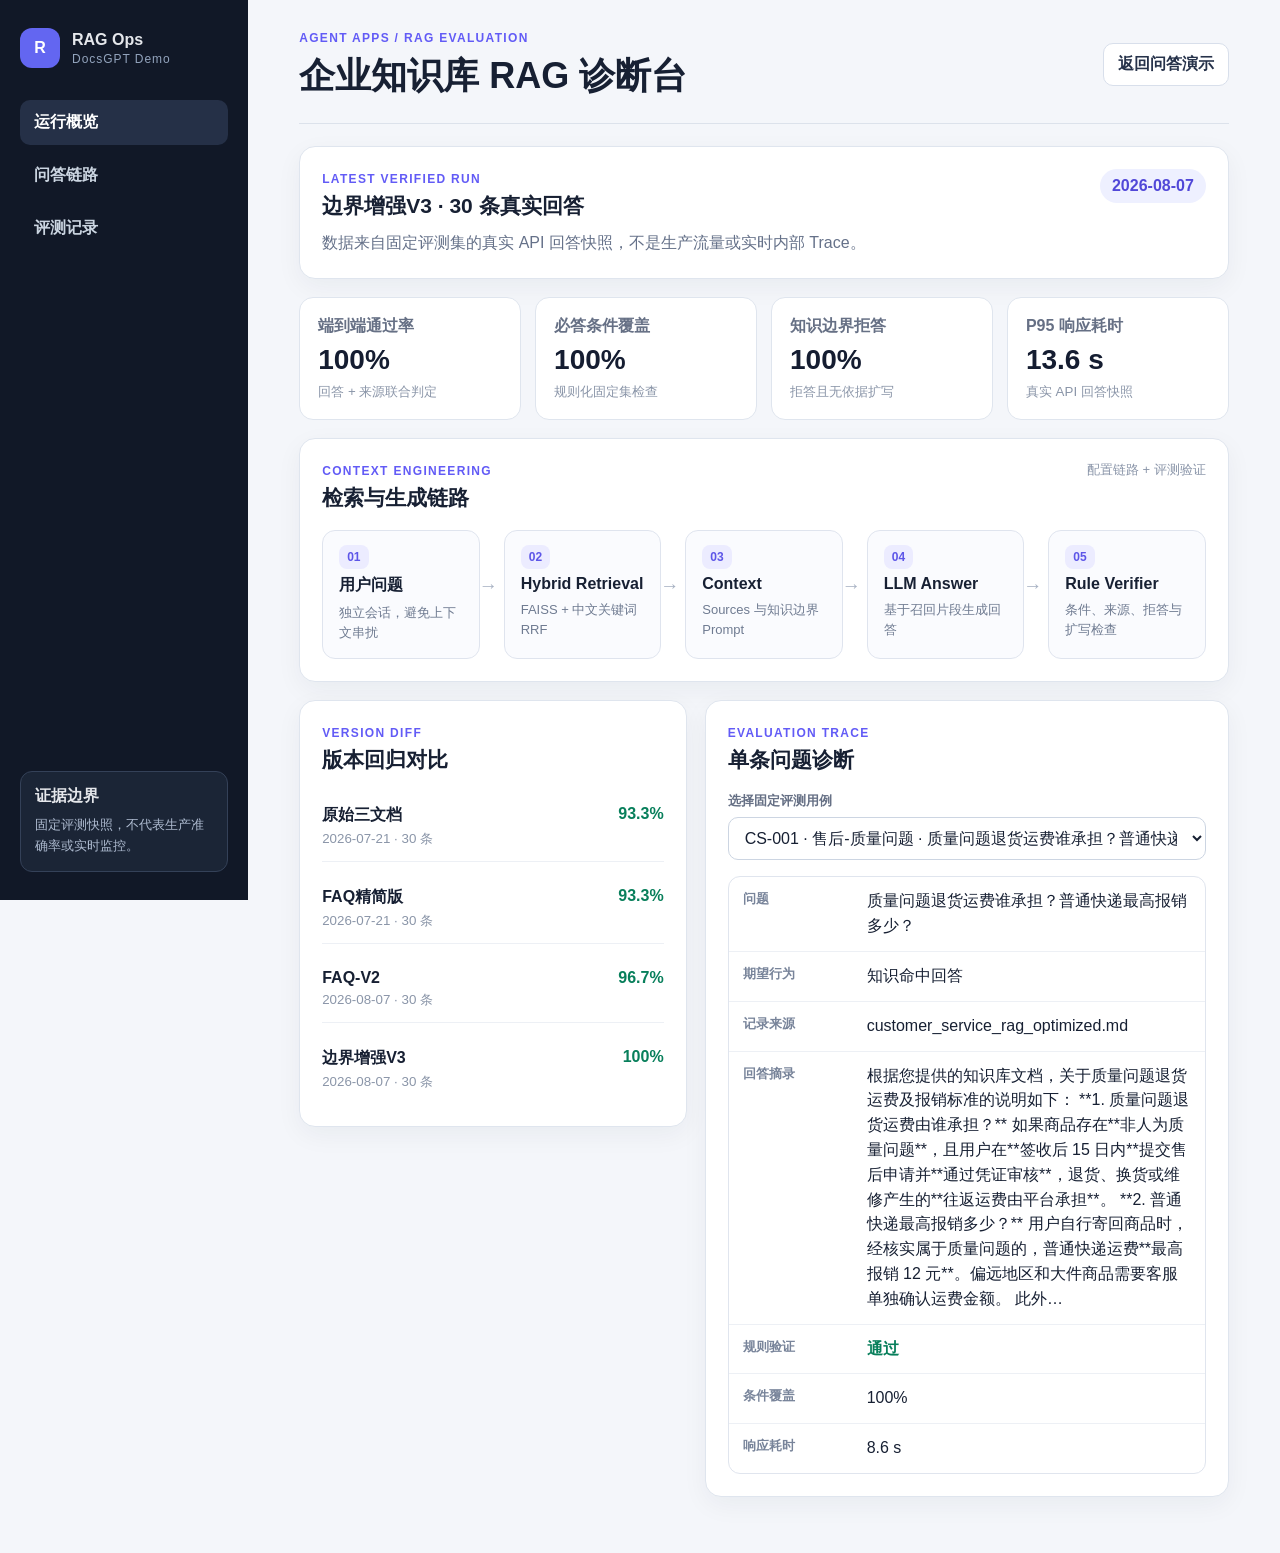
==== deployment/server/frontend/ops/index.html @ 29bb8601 "feat: add RAG evaluation observability console" ====
<!doctype html>
<html lang="zh-CN">
  <head>
    <meta charset="UTF-8" />
    <meta name="viewport" content="width=device-width, initial-scale=1.0" />
    <title>DocsGPT RAG 评测与链路诊断台</title>
    <link rel="stylesheet" href="./styles.css" />
  </head>
  <body>
    <aside class="sidebar">
      <div class="brand"><span>R</span><div><strong>RAG Ops</strong><small>DocsGPT Demo</small></div></div>
      <nav>
        <a class="active" href="#overview">运行概览</a>
        <a href="#pipeline">问答链路</a>
        <a href="#traces">评测记录</a>
      </nav>
      <div class="sidebar-note">
        <strong>证据边界</strong>
        <p>固定评测快照，不代表生产准确率或实时监控。</p>
      </div>
    </aside>

    <main>
      <header>
        <div><small>AGENT APPS / RAG EVALUATION</small><h1>企业知识库 RAG 诊断台</h1></div>
        <a class="demo-link" href="/">返回问答演示</a>
      </header>

      <section id="overview" class="panel hero">
        <div><span class="eyebrow">LATEST VERIFIED RUN</span><h2 id="run-title">正在载入评测数据…</h2><p id="run-notice"></p></div>
        <span id="run-date" class="date-pill">--</span>
      </section>

      <section class="metrics" aria-label="核心指标">
        <article><span>端到端通过率</span><strong id="metric-e2e">--</strong><small>回答 + 来源联合判定</small></article>
        <article><span>必答条件覆盖</span><strong id="metric-coverage">--</strong><small>规则化固定集检查</small></article>
        <article><span>知识边界拒答</span><strong id="metric-boundary">--</strong><small>拒答且无依据扩写</small></article>
        <article><span>P95 响应耗时</span><strong id="metric-p95">--</strong><small>真实 API 回答快照</small></article>
      </section>

      <section id="pipeline" class="panel">
        <div class="section-heading"><div><span class="eyebrow">CONTEXT ENGINEERING</span><h2>检索与生成链路</h2></div><span class="muted">配置链路 + 评测验证</span></div>
        <div id="pipeline-list" class="pipeline"></div>
      </section>

      <section class="grid">
        <article class="panel">
          <div class="section-heading"><div><span class="eyebrow">VERSION DIFF</span><h2>版本回归对比</h2></div></div>
          <div id="version-list" class="version-list"></div>
        </article>
        <article id="traces" class="panel">
          <div class="section-heading"><div><span class="eyebrow">EVALUATION TRACE</span><h2>单条问题诊断</h2></div></div>
          <label class="select-label" for="trace-select">选择固定评测用例</label>
          <select id="trace-select"></select>
          <div id="trace-detail" class="trace-detail"></div>
        </article>
      </section>
    </main>
    <script src="./app.js" defer></script>
  </body>
</html>
---- deployment/server/frontend/ops/styles.css ----
:root {
  color-scheme: light;
  font-family: Inter, "Segoe UI", "PingFang SC", "Microsoft YaHei", sans-serif;
  color: #172033;
  background: #f4f6fa;
  font-size: 16px;
}

* { box-sizing: border-box; }
html { scroll-behavior: smooth; }
body { margin: 0; min-height: 100vh; display: grid; grid-template-columns: 248px 1fr; }

.sidebar {
  position: sticky; top: 0; height: 100vh; padding: 28px 20px;
  background: #111827; color: #e5e7eb; display: flex; flex-direction: column; gap: 32px;
}
.brand { display: flex; align-items: center; gap: 12px; }
.brand > span { width: 40px; height: 40px; border-radius: 12px; display: grid; place-items: center; background: #6366f1; color: white; font-weight: 800; }
.brand div { display: grid; gap: 3px; }
.brand small { color: #93a4bd; font-size: 12px; letter-spacing: .08em; }
nav { display: grid; gap: 8px; }
nav a { color: #cbd5e1; text-decoration: none; padding: 12px 14px; border-radius: 10px; font-weight: 650; }
nav a:hover, nav a.active { color: white; background: #253047; }
.sidebar-note { margin-top: auto; border: 1px solid #344158; border-radius: 12px; padding: 14px; background: #1b2536; }
.sidebar-note p { color: #aebbd0; font-size: 13px; line-height: 1.6; margin: 8px 0 0; }

main { min-width: 0; padding: 28px clamp(20px, 4vw, 56px) 56px; }
header { display: flex; justify-content: space-between; align-items: center; border-bottom: 1px solid #dce2eb; padding-bottom: 22px; margin-bottom: 22px; }
header small, .eyebrow { color: #625bf6; font-size: 12px; font-weight: 800; letter-spacing: .11em; }
h1 { margin: 6px 0 0; font-size: clamp(26px, 3vw, 36px); }
h2 { margin: 5px 0 0; font-size: 21px; }
.demo-link { color: #26324a; background: white; border: 1px solid #d8dfeb; padding: 10px 14px; border-radius: 10px; text-decoration: none; font-weight: 700; }

.panel { background: white; border: 1px solid #dfe5ee; border-radius: 16px; padding: 22px; box-shadow: 0 8px 26px rgba(29, 42, 68, .05); }
.hero { display: flex; justify-content: space-between; gap: 24px; align-items: flex-start; }
.hero p { margin: 10px 0 0; color: #657189; line-height: 1.65; }
.date-pill { white-space: nowrap; border-radius: 999px; background: #eef0ff; color: #5148d8; padding: 8px 12px; font-weight: 750; }
.metrics { display: grid; grid-template-columns: repeat(4, 1fr); gap: 14px; margin: 18px 0; }
.metrics article { background: white; border: 1px solid #dfe5ee; border-radius: 14px; padding: 18px; display: grid; gap: 7px; }
.metrics span { color: #667085; font-weight: 650; }
.metrics strong { font-size: 28px; color: #151d31; }
.metrics small { color: #8a95a8; }
.section-heading { display: flex; justify-content: space-between; align-items: flex-start; margin-bottom: 18px; }
.muted { color: #8994a8; font-size: 13px; }

.pipeline { display: grid; grid-template-columns: repeat(5, minmax(0, 1fr)); gap: 24px; }
.pipeline-step { position: relative; border: 1px solid #dfe4ee; border-radius: 13px; padding: 16px; background: #fafbfe; min-height: 118px; }
.pipeline-step:not(:last-child)::after { content: "→"; position: absolute; right: -19px; top: 44px; color: #a8b2c3; font-size: 19px; }
.pipeline-step b { display: block; font-size: 16px; margin: 10px 0 7px; }
.pipeline-step p { margin: 0; color: #6f7b91; font-size: 13px; line-height: 1.5; }
.step-index { color: #5d56e8; background: #ececff; border-radius: 8px; padding: 5px 8px; font-size: 12px; font-weight: 800; }

.grid { display: grid; grid-template-columns: minmax(360px, .85fr) minmax(480px, 1.15fr); gap: 18px; margin-top: 18px; align-items: start; }
.version-list { display: grid; gap: 12px; }
.version-row { display: grid; grid-template-columns: 1fr auto; gap: 14px; padding: 13px 0; border-bottom: 1px solid #edf0f5; }
.version-row:last-child { border-bottom: 0; }
.version-row small { color: #8a95a8; display: block; margin-top: 4px; }
.version-score { color: #087f5b; font-weight: 800; }
.select-label { display: block; color: #667085; font-size: 13px; font-weight: 700; margin-bottom: 7px; }
select { width: 100%; border: 1px solid #ccd5e2; border-radius: 10px; padding: 11px 12px; background: white; color: #172033; font: inherit; }
.trace-detail { margin-top: 16px; border: 1px solid #e0e5ee; border-radius: 12px; overflow: hidden; }
.trace-line { display: grid; grid-template-columns: 112px 1fr; gap: 12px; padding: 12px 14px; border-bottom: 1px solid #edf0f5; line-height: 1.55; }
.trace-line:last-child { border-bottom: 0; }
.trace-line span:first-child { color: #78849a; font-size: 13px; font-weight: 700; }
.status-pass { color: #087f5b; font-weight: 800; }
.status-fail { color: #c2413b; font-weight: 800; }

@media (max-width: 1050px) {
  body { grid-template-columns: 1fr; }
  .sidebar { position: static; height: auto; padding: 18px 22px; flex-direction: row; align-items: center; }
  .sidebar nav { display: none; }
  .sidebar-note { margin: 0 0 0 auto; max-width: 300px; }
  .metrics { grid-template-columns: repeat(2, 1fr); }
  .pipeline { grid-template-columns: 1fr; gap: 10px; }
  .pipeline-step:not(:last-child)::after { display: none; }
  .grid { grid-template-columns: 1fr; }
}

@media (max-width: 640px) {
  .sidebar-note { display: none; }
  main { padding: 20px 14px 36px; }
  header { align-items: flex-start; gap: 14px; }
  .demo-link { font-size: 13px; }
  .hero { display: grid; }
  .metrics { grid-template-columns: 1fr; }
  .trace-line { grid-template-columns: 1fr; gap: 4px; }
}
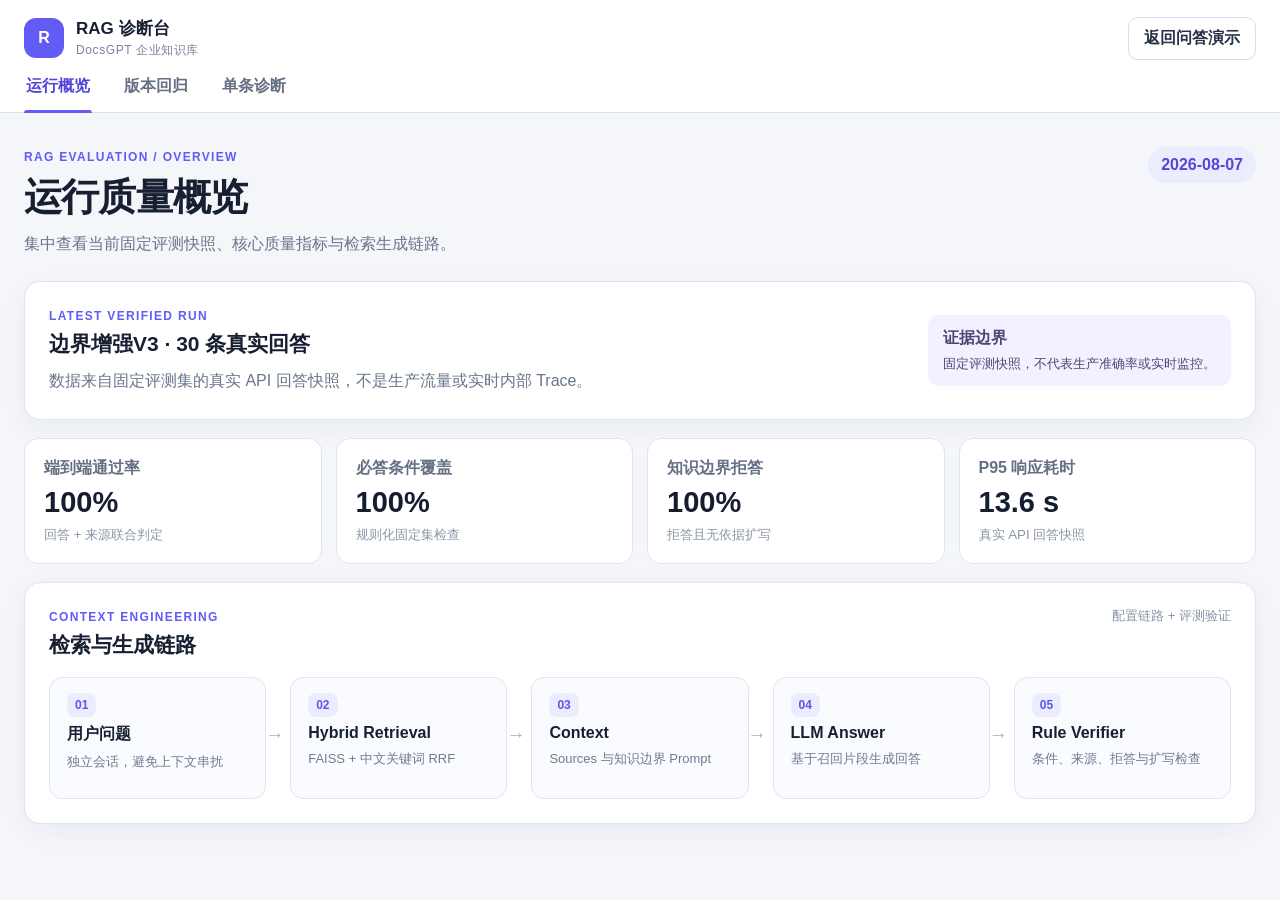
==== commit bac171a0: "fix: separate RAG ops views and remove sidebar" ====
--- a/deployment/server/frontend/ops/index.html
+++ b/deployment/server/frontend/ops/index.html
@@ -7,51 +7,53 @@
     <link rel="stylesheet" href="./styles.css" />
   </head>
   <body>
-    <aside class="sidebar">
-      <div class="brand"><span>R</span><div><strong>RAG Ops</strong><small>DocsGPT Demo</small></div></div>
-      <nav>
-        <a class="active" href="#overview">运行概览</a>
-        <a href="#pipeline">问答链路</a>
-        <a href="#traces">评测记录</a>
+    <header class="topbar">
+      <div class="topbar-main">
+        <div class="brand"><span class="brand-mark">R</span><div><strong>RAG 诊断台</strong><small>DocsGPT 企业知识库</small></div></div>
+        <a class="demo-link" href="/">返回问答演示</a>
+      </div>
+      <nav class="view-tabs" aria-label="诊断台模块">
+        <button class="view-tab active" type="button" data-view-target="overview" aria-selected="true">运行概览</button>
+        <button class="view-tab" type="button" data-view-target="versions" aria-selected="false">版本回归</button>
+        <button class="view-tab" type="button" data-view-target="traces" aria-selected="false">单条诊断</button>
       </nav>
-      <div class="sidebar-note">
-        <strong>证据边界</strong>
-        <p>固定评测快照，不代表生产准确率或实时监控。</p>
-      </div>
-    </aside>
+    </header>
 
     <main>
-      <header>
-        <div><small>AGENT APPS / RAG EVALUATION</small><h1>企业知识库 RAG 诊断台</h1></div>
-        <a class="demo-link" href="/">返回问答演示</a>
-      </header>
-
-      <section id="overview" class="panel hero">
-        <div><span class="eyebrow">LATEST VERIFIED RUN</span><h2 id="run-title">正在载入评测数据…</h2><p id="run-notice"></p></div>
-        <span id="run-date" class="date-pill">--</span>
+      <section class="view active" data-view="overview">
+        <div class="page-heading">
+          <div><span class="eyebrow">RAG EVALUATION / OVERVIEW</span><h1>运行质量概览</h1><p>集中查看当前固定评测快照、核心质量指标与检索生成链路。</p></div>
+          <span id="run-date" class="date-pill">--</span>
+        </div>
+        <article class="panel run-summary">
+          <div><span class="eyebrow">LATEST VERIFIED RUN</span><h2 id="run-title">正在载入评测数据…</h2><p id="run-notice"></p></div>
+          <div class="evidence-note"><strong>证据边界</strong><span>固定评测快照，不代表生产准确率或实时监控。</span></div>
+        </article>
+        <section class="metrics" aria-label="核心指标">
+          <article><span>端到端通过率</span><strong id="metric-e2e">--</strong><small>回答 + 来源联合判定</small></article>
+          <article><span>必答条件覆盖</span><strong id="metric-coverage">--</strong><small>规则化固定集检查</small></article>
+          <article><span>知识边界拒答</span><strong id="metric-boundary">--</strong><small>拒答且无依据扩写</small></article>
+          <article><span>P95 响应耗时</span><strong id="metric-p95">--</strong><small>真实 API 回答快照</small></article>
+        </section>
+        <article class="panel">
+          <div class="section-heading"><div><span class="eyebrow">CONTEXT ENGINEERING</span><h2>检索与生成链路</h2></div><span class="muted">配置链路 + 评测验证</span></div>
+          <div id="pipeline-list" class="pipeline"></div>
+        </article>
       </section>
 
-      <section class="metrics" aria-label="核心指标">
-        <article><span>端到端通过率</span><strong id="metric-e2e">--</strong><small>回答 + 来源联合判定</small></article>
-        <article><span>必答条件覆盖</span><strong id="metric-coverage">--</strong><small>规则化固定集检查</small></article>
-        <article><span>知识边界拒答</span><strong id="metric-boundary">--</strong><small>拒答且无依据扩写</small></article>
-        <article><span>P95 响应耗时</span><strong id="metric-p95">--</strong><small>真实 API 回答快照</small></article>
+      <section class="view" data-view="versions" hidden>
+        <div class="page-heading"><div><span class="eyebrow">VERSION REGRESSION</span><h1>版本回归对比</h1><p>使用同一组30条固定用例，观察知识库与边界规则迭代后的指标变化。</p></div></div>
+        <article class="panel comparison-panel">
+          <div class="comparison-head"><span>评测版本</span><span>端到端</span><span>条件覆盖</span><span>来源命中</span><span>边界拒答</span></div>
+          <div id="version-list" class="version-list"></div>
+        </article>
+        <p class="footnote">所有比例仅代表对应固定评测快照；不同版本均提交30条真实API回答。</p>
       </section>
 
-      <section id="pipeline" class="panel">
-        <div class="section-heading"><div><span class="eyebrow">CONTEXT ENGINEERING</span><h2>检索与生成链路</h2></div><span class="muted">配置链路 + 评测验证</span></div>
-        <div id="pipeline-list" class="pipeline"></div>
-      </section>
-
-      <section class="grid">
-        <article class="panel">
-          <div class="section-heading"><div><span class="eyebrow">VERSION DIFF</span><h2>版本回归对比</h2></div></div>
-          <div id="version-list" class="version-list"></div>
-        </article>
-        <article id="traces" class="panel">
-          <div class="section-heading"><div><span class="eyebrow">EVALUATION TRACE</span><h2>单条问题诊断</h2></div></div>
-          <label class="select-label" for="trace-select">选择固定评测用例</label>
-          <select id="trace-select"></select>
+      <section class="view" data-view="traces" hidden>
+        <div class="page-heading"><div><span class="eyebrow">EVALUATION TRACE</span><h1>单条问题诊断</h1><p>沿“问题 - 来源 - 回答 - 规则判定”检查单条用例，不将页面记录解释为底层实时Trace。</p></div></div>
+        <article class="panel trace-panel">
+          <div class="trace-picker"><label for="trace-select">选择固定评测用例</label><select id="trace-select"></select></div>
           <div id="trace-detail" class="trace-detail"></div>
         </article>
       </section>
--- a/deployment/server/frontend/ops/styles.css
+++ b/deployment/server/frontend/ops/styles.css
@@ -1,87 +1,94 @@
-:root {
-  color-scheme: light;
-  font-family: Inter, "Segoe UI", "PingFang SC", "Microsoft YaHei", sans-serif;
-  color: #172033;
-  background: #f4f6fa;
-  font-size: 16px;
-}
-
+:root { color-scheme: light; font-family: Inter, "Segoe UI", "PingFang SC", "Microsoft YaHei", sans-serif; color: #172033; background: #f4f6fa; font-size: 16px; }
 * { box-sizing: border-box; }
 html { scroll-behavior: smooth; }
-body { margin: 0; min-height: 100vh; display: grid; grid-template-columns: 248px 1fr; }
-
-.sidebar {
-  position: sticky; top: 0; height: 100vh; padding: 28px 20px;
-  background: #111827; color: #e5e7eb; display: flex; flex-direction: column; gap: 32px;
-}
+body { margin: 0; min-height: 100vh; background: #f4f6fa; }
+button, select { font: inherit; }
+.topbar { position: sticky; top: 0; z-index: 10; background: rgba(255, 255, 255, .96); border-bottom: 1px solid #dce2eb; backdrop-filter: blur(14px); }
+.topbar-main, .view-tabs, main { width: min(1480px, calc(100% - 48px)); margin-inline: auto; }
+.topbar-main { min-height: 76px; display: flex; align-items: center; justify-content: space-between; gap: 24px; }
 .brand { display: flex; align-items: center; gap: 12px; }
-.brand > span { width: 40px; height: 40px; border-radius: 12px; display: grid; place-items: center; background: #6366f1; color: white; font-weight: 800; }
-.brand div { display: grid; gap: 3px; }
-.brand small { color: #93a4bd; font-size: 12px; letter-spacing: .08em; }
-nav { display: grid; gap: 8px; }
-nav a { color: #cbd5e1; text-decoration: none; padding: 12px 14px; border-radius: 10px; font-weight: 650; }
-nav a:hover, nav a.active { color: white; background: #253047; }
-.sidebar-note { margin-top: auto; border: 1px solid #344158; border-radius: 12px; padding: 14px; background: #1b2536; }
-.sidebar-note p { color: #aebbd0; font-size: 13px; line-height: 1.6; margin: 8px 0 0; }
-
-main { min-width: 0; padding: 28px clamp(20px, 4vw, 56px) 56px; }
-header { display: flex; justify-content: space-between; align-items: center; border-bottom: 1px solid #dce2eb; padding-bottom: 22px; margin-bottom: 22px; }
-header small, .eyebrow { color: #625bf6; font-size: 12px; font-weight: 800; letter-spacing: .11em; }
-h1 { margin: 6px 0 0; font-size: clamp(26px, 3vw, 36px); }
-h2 { margin: 5px 0 0; font-size: 21px; }
-.demo-link { color: #26324a; background: white; border: 1px solid #d8dfeb; padding: 10px 14px; border-radius: 10px; text-decoration: none; font-weight: 700; }
-
-.panel { background: white; border: 1px solid #dfe5ee; border-radius: 16px; padding: 22px; box-shadow: 0 8px 26px rgba(29, 42, 68, .05); }
-.hero { display: flex; justify-content: space-between; gap: 24px; align-items: flex-start; }
-.hero p { margin: 10px 0 0; color: #657189; line-height: 1.65; }
-.date-pill { white-space: nowrap; border-radius: 999px; background: #eef0ff; color: #5148d8; padding: 8px 12px; font-weight: 750; }
+.brand-mark { width: 40px; height: 40px; border-radius: 12px; display: grid; place-items: center; background: #625bf6; color: white; font-weight: 850; }
+.brand div { display: grid; gap: 2px; }
+.brand strong { font-size: 17px; }
+.brand small { color: #778399; font-size: 12px; letter-spacing: .05em; }
+.demo-link { color: #26324a; background: white; border: 1px solid #d5dde9; padding: 10px 15px; border-radius: 10px; text-decoration: none; font-weight: 750; }
+.demo-link:hover { border-color: #8c8bf1; color: #4f46d8; }
+.view-tabs { display: flex; gap: 30px; }
+.view-tab { position: relative; border: 0; background: transparent; color: #667085; padding: 0 2px 15px; cursor: pointer; font-weight: 750; }
+.view-tab::after { content: ""; position: absolute; left: 0; right: 0; bottom: -1px; height: 3px; border-radius: 3px 3px 0 0; background: transparent; }
+.view-tab:hover { color: #3f3aaf; }
+.view-tab.active { color: #4f46d8; }
+.view-tab.active::after { background: #625bf6; }
+main { padding-block: 34px 64px; }
+.view[hidden] { display: none; }
+.page-heading { display: flex; align-items: flex-start; justify-content: space-between; gap: 24px; margin-bottom: 24px; }
+.eyebrow { color: #625bf6; font-size: 12px; font-weight: 850; letter-spacing: .11em; }
+h1 { margin: 7px 0 8px; font-size: clamp(27px, 3vw, 38px); letter-spacing: -.02em; }
+h2 { margin: 6px 0 0; font-size: 21px; }
+.page-heading p, .run-summary p { color: #68758b; line-height: 1.65; margin: 0; }
+.date-pill { white-space: nowrap; border-radius: 999px; background: #ececff; color: #5148d8; padding: 9px 13px; font-weight: 800; }
+.panel { background: white; border: 1px solid #dfe5ee; border-radius: 16px; padding: 24px; box-shadow: 0 8px 26px rgba(29, 42, 68, .05); }
+.run-summary { display: flex; justify-content: space-between; align-items: center; gap: 28px; }
+.run-summary p { margin-top: 10px; }
+.evidence-note { max-width: 350px; display: grid; gap: 5px; padding: 13px 15px; border-radius: 11px; background: #f3f1ff; color: #4b4777; }
+.evidence-note span { font-size: 13px; line-height: 1.5; }
 .metrics { display: grid; grid-template-columns: repeat(4, 1fr); gap: 14px; margin: 18px 0; }
-.metrics article { background: white; border: 1px solid #dfe5ee; border-radius: 14px; padding: 18px; display: grid; gap: 7px; }
-.metrics span { color: #667085; font-weight: 650; }
-.metrics strong { font-size: 28px; color: #151d31; }
+.metrics article { background: white; border: 1px solid #dfe5ee; border-radius: 14px; padding: 19px; display: grid; gap: 7px; }
+.metrics span { color: #667085; font-weight: 700; }
+.metrics strong { font-size: 29px; color: #151d31; }
 .metrics small { color: #8a95a8; }
 .section-heading { display: flex; justify-content: space-between; align-items: flex-start; margin-bottom: 18px; }
 .muted { color: #8994a8; font-size: 13px; }
-
 .pipeline { display: grid; grid-template-columns: repeat(5, minmax(0, 1fr)); gap: 24px; }
-.pipeline-step { position: relative; border: 1px solid #dfe4ee; border-radius: 13px; padding: 16px; background: #fafbfe; min-height: 118px; }
-.pipeline-step:not(:last-child)::after { content: "→"; position: absolute; right: -19px; top: 44px; color: #a8b2c3; font-size: 19px; }
-.pipeline-step b { display: block; font-size: 16px; margin: 10px 0 7px; }
+.pipeline-step { position: relative; border: 1px solid #dfe4ee; border-radius: 13px; padding: 17px; background: #fafbfe; min-height: 122px; }
+.pipeline-step:not(:last-child)::after { content: "→"; position: absolute; right: -19px; top: 46px; color: #a8b2c3; font-size: 19px; }
+.pipeline-step b { display: block; font-size: 16px; margin: 11px 0 7px; }
 .pipeline-step p { margin: 0; color: #6f7b91; font-size: 13px; line-height: 1.5; }
-.step-index { color: #5d56e8; background: #ececff; border-radius: 8px; padding: 5px 8px; font-size: 12px; font-weight: 800; }
-
-.grid { display: grid; grid-template-columns: minmax(360px, .85fr) minmax(480px, 1.15fr); gap: 18px; margin-top: 18px; align-items: start; }
-.version-list { display: grid; gap: 12px; }
-.version-row { display: grid; grid-template-columns: 1fr auto; gap: 14px; padding: 13px 0; border-bottom: 1px solid #edf0f5; }
+.step-index { color: #5d56e8; background: #ececff; border-radius: 8px; padding: 5px 8px; font-size: 12px; font-weight: 850; }
+.comparison-panel { padding: 8px 24px; overflow: hidden; }
+.comparison-head, .version-row { display: grid; grid-template-columns: minmax(240px, 1.5fr) repeat(4, minmax(110px, .7fr)); align-items: center; gap: 18px; }
+.comparison-head { color: #8590a4; font-size: 13px; font-weight: 750; padding: 16px 12px; border-bottom: 1px solid #e7ebf1; }
+.version-row { padding: 19px 12px; border-bottom: 1px solid #edf0f5; }
 .version-row:last-child { border-bottom: 0; }
-.version-row small { color: #8a95a8; display: block; margin-top: 4px; }
-.version-score { color: #087f5b; font-weight: 800; }
-.select-label { display: block; color: #667085; font-size: 13px; font-weight: 700; margin-bottom: 7px; }
-select { width: 100%; border: 1px solid #ccd5e2; border-radius: 10px; padding: 11px 12px; background: white; color: #172033; font: inherit; }
-.trace-detail { margin-top: 16px; border: 1px solid #e0e5ee; border-radius: 12px; overflow: hidden; }
-.trace-line { display: grid; grid-template-columns: 112px 1fr; gap: 12px; padding: 12px 14px; border-bottom: 1px solid #edf0f5; line-height: 1.55; }
-.trace-line:last-child { border-bottom: 0; }
-.trace-line span:first-child { color: #78849a; font-size: 13px; font-weight: 700; }
-.status-pass { color: #087f5b; font-weight: 800; }
-.status-fail { color: #c2413b; font-weight: 800; }
-
+.version-name strong { font-size: 16px; }
+.version-name small { color: #8a95a8; display: block; margin-top: 5px; }
+.version-score { color: #243047; font-weight: 800; }
+.version-score.primary { color: #087f5b; font-size: 18px; }
+.footnote { color: #7f8ba0; font-size: 13px; text-align: right; margin: 12px 4px 0; }
+.trace-panel { display: grid; gap: 20px; }
+.trace-picker { display: grid; gap: 8px; }
+.trace-picker label { color: #667085; font-size: 13px; font-weight: 750; }
+select { width: 100%; border: 1px solid #ccd5e2; border-radius: 11px; padding: 12px 14px; background: white; color: #172033; }
+.trace-detail { display: grid; grid-template-columns: repeat(4, 1fr); gap: 14px; }
+.trace-card { border: 1px solid #e0e5ee; border-radius: 13px; padding: 17px; background: #fafbfe; min-height: 138px; }
+.trace-card.wide { grid-column: span 2; }
+.trace-card span:first-child { display: block; color: #78849a; font-size: 12px; font-weight: 800; letter-spacing: .05em; margin-bottom: 10px; }
+.trace-card span:last-child { line-height: 1.6; overflow-wrap: anywhere; }
+.status-pass { color: #087f5b; font-weight: 850; }
+.status-fail { color: #c2413b; font-weight: 850; }
 @media (max-width: 1050px) {
-  body { grid-template-columns: 1fr; }
-  .sidebar { position: static; height: auto; padding: 18px 22px; flex-direction: row; align-items: center; }
-  .sidebar nav { display: none; }
-  .sidebar-note { margin: 0 0 0 auto; max-width: 300px; }
+  .topbar-main, .view-tabs, main { width: min(100% - 32px, 900px); }
   .metrics { grid-template-columns: repeat(2, 1fr); }
   .pipeline { grid-template-columns: 1fr; gap: 10px; }
   .pipeline-step:not(:last-child)::after { display: none; }
-  .grid { grid-template-columns: 1fr; }
+  .comparison-head { display: none; }
+  .comparison-panel { padding: 4px 20px; }
+  .version-row { grid-template-columns: 1.5fr repeat(2, .7fr); }
+  .version-row > :nth-child(4), .version-row > :nth-child(5) { display: none; }
+  .trace-detail { grid-template-columns: repeat(2, 1fr); }
 }
-
 @media (max-width: 640px) {
-  .sidebar-note { display: none; }
-  main { padding: 20px 14px 36px; }
-  header { align-items: flex-start; gap: 14px; }
-  .demo-link { font-size: 13px; }
-  .hero { display: grid; }
+  .topbar-main, .view-tabs, main { width: calc(100% - 28px); }
+  .topbar-main { min-height: 68px; }
+  .brand small { display: none; }
+  .view-tabs { gap: 22px; overflow-x: auto; }
+  .view-tab { white-space: nowrap; }
+  main { padding-block: 25px 40px; }
+  .page-heading, .run-summary { display: grid; }
+  .evidence-note { max-width: none; }
   .metrics { grid-template-columns: 1fr; }
-  .trace-line { grid-template-columns: 1fr; gap: 4px; }
+  .version-row { grid-template-columns: 1fr auto; }
+  .version-row > :nth-child(n+3) { display: none; }
+  .trace-detail { grid-template-columns: 1fr; }
+  .trace-card.wide { grid-column: span 1; }
 }
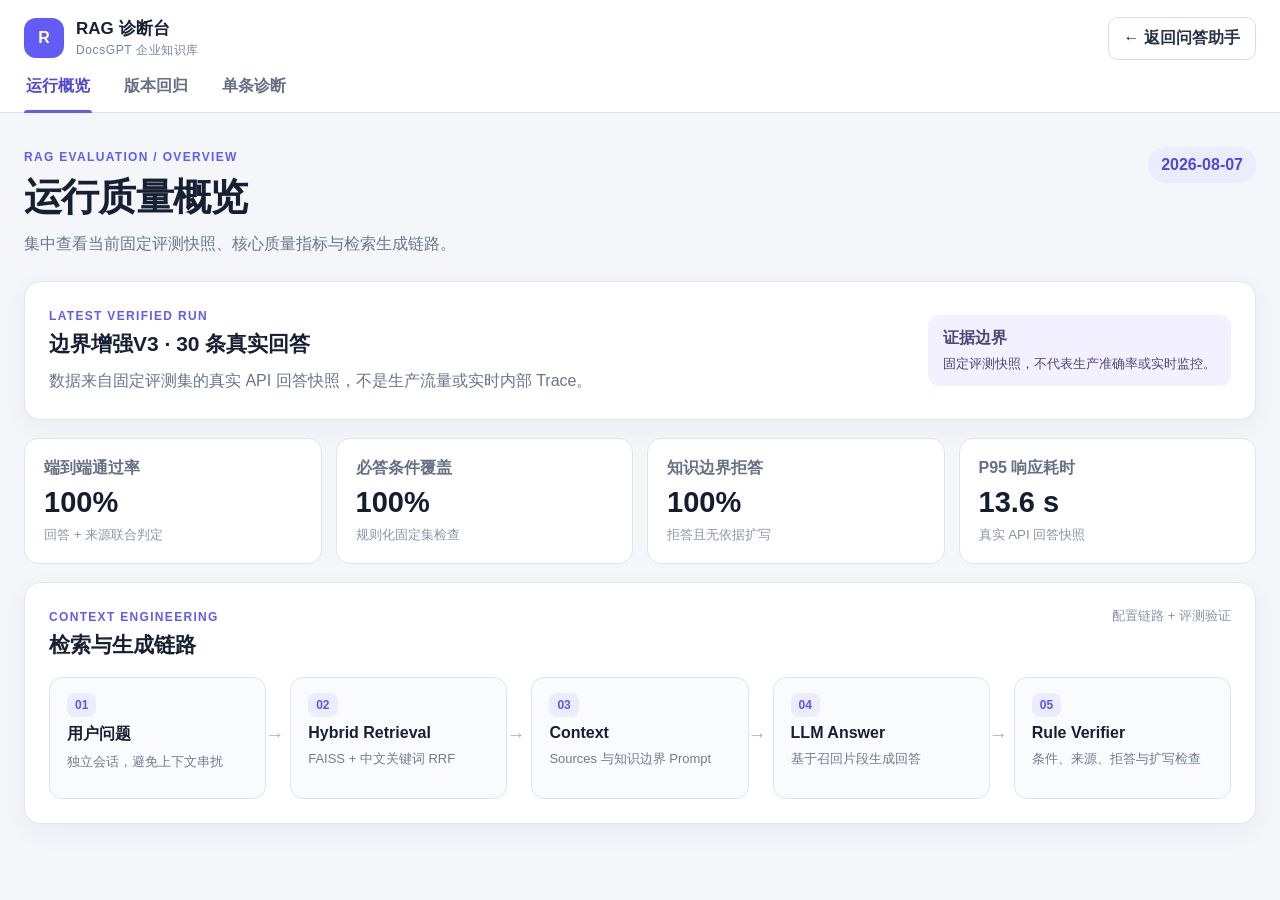
==== commit cb846121: "feat: connect RAG demo and evaluation console" ====
--- a/deployment/server/frontend/ops/index.html
+++ b/deployment/server/frontend/ops/index.html
@@ -10,7 +10,7 @@
     <header class="topbar">
       <div class="topbar-main">
         <div class="brand"><span class="brand-mark">R</span><div><strong>RAG 诊断台</strong><small>DocsGPT 企业知识库</small></div></div>
-        <a class="demo-link" href="/">返回问答演示</a>
+        <a class="demo-link" href="/demo">← 返回问答助手</a>
       </div>
       <nav class="view-tabs" aria-label="诊断台模块">
         <button class="view-tab active" type="button" data-view-target="overview" aria-selected="true">运行概览</button>
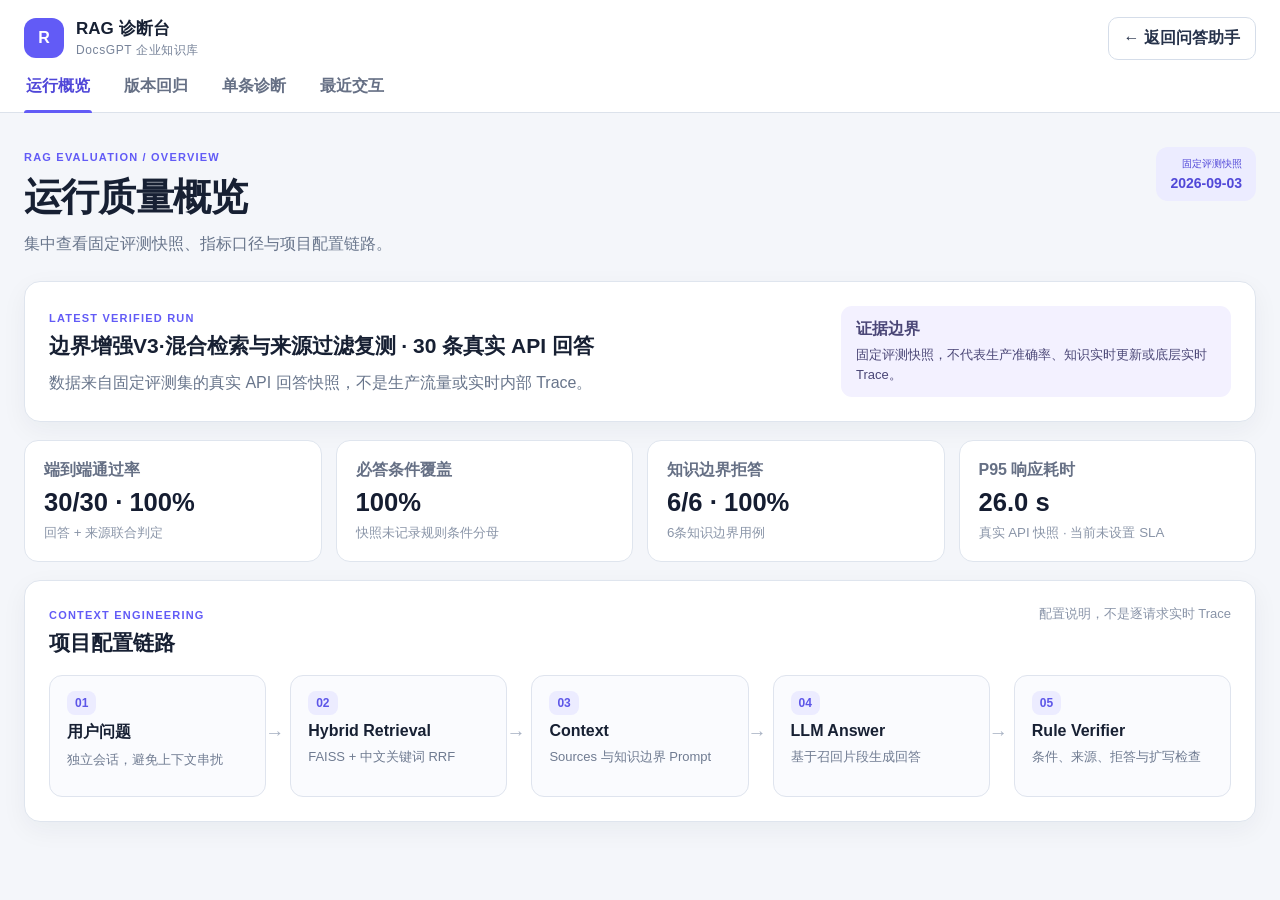
==== commit 6894fda4: "feat: ship secure DocsGPT RAG demo and evaluation UI" ====
--- a/deployment/server/frontend/ops/index.html
+++ b/deployment/server/frontend/ops/index.html
@@ -4,60 +4,103 @@
     <meta charset="UTF-8" />
     <meta name="viewport" content="width=device-width, initial-scale=1.0" />
     <title>DocsGPT RAG 评测与链路诊断台</title>
-    <link rel="stylesheet" href="./styles.css" />
+    <link rel="stylesheet" href="./styles.css?v=rag-ui-v3" />
   </head>
   <body>
     <header class="topbar">
       <div class="topbar-main">
         <div class="brand"><span class="brand-mark">R</span><div><strong>RAG 诊断台</strong><small>DocsGPT 企业知识库</small></div></div>
-        <a class="demo-link" href="/demo">← 返回问答助手</a>
+        <div class="topbar-actions">
+          <span id="preview-badge" class="preview-badge" hidden>LOCAL PREVIEW</span>
+          <a id="demo-link" class="demo-link" href="/demo">← 返回问答助手</a>
+        </div>
       </div>
       <nav class="view-tabs" aria-label="诊断台模块">
         <button class="view-tab active" type="button" data-view-target="overview" aria-selected="true">运行概览</button>
         <button class="view-tab" type="button" data-view-target="versions" aria-selected="false">版本回归</button>
         <button class="view-tab" type="button" data-view-target="traces" aria-selected="false">单条诊断</button>
+        <button class="view-tab" type="button" data-view-target="live" aria-selected="false">最近交互</button>
       </nav>
     </header>
 
     <main>
       <section class="view active" data-view="overview">
         <div class="page-heading">
-          <div><span class="eyebrow">RAG EVALUATION / OVERVIEW</span><h1>运行质量概览</h1><p>集中查看当前固定评测快照、核心质量指标与检索生成链路。</p></div>
-          <span id="run-date" class="date-pill">--</span>
+          <div><span class="eyebrow">RAG EVALUATION / OVERVIEW</span><h1>运行质量概览</h1><p>集中查看固定评测快照、指标口径与项目配置链路。</p></div>
+          <span class="snapshot-stamp"><small>固定评测快照</small><strong id="run-date">--</strong></span>
         </div>
         <article class="panel run-summary">
           <div><span class="eyebrow">LATEST VERIFIED RUN</span><h2 id="run-title">正在载入评测数据…</h2><p id="run-notice"></p></div>
-          <div class="evidence-note"><strong>证据边界</strong><span>固定评测快照，不代表生产准确率或实时监控。</span></div>
+          <div class="evidence-note"><strong>证据边界</strong><span>固定评测快照，不代表生产准确率、知识实时更新或底层实时 Trace。</span></div>
         </article>
         <section class="metrics" aria-label="核心指标">
-          <article><span>端到端通过率</span><strong id="metric-e2e">--</strong><small>回答 + 来源联合判定</small></article>
-          <article><span>必答条件覆盖</span><strong id="metric-coverage">--</strong><small>规则化固定集检查</small></article>
-          <article><span>知识边界拒答</span><strong id="metric-boundary">--</strong><small>拒答且无依据扩写</small></article>
-          <article><span>P95 响应耗时</span><strong id="metric-p95">--</strong><small>真实 API 回答快照</small></article>
+          <article><span>端到端通过率</span><strong id="metric-e2e">--</strong><small id="metric-e2e-note">回答 + 来源联合判定</small></article>
+          <article><span>必答条件覆盖</span><strong id="metric-coverage">--</strong><small id="metric-coverage-note">规则化固定集检查</small></article>
+          <article><span>知识边界拒答</span><strong id="metric-boundary">--</strong><small id="metric-boundary-note">拒答且无依据扩写</small></article>
+          <article><span>P95 响应耗时</span><strong id="metric-p95">--</strong><small id="metric-p95-note">真实 API 回答快照</small></article>
         </section>
         <article class="panel">
-          <div class="section-heading"><div><span class="eyebrow">CONTEXT ENGINEERING</span><h2>检索与生成链路</h2></div><span class="muted">配置链路 + 评测验证</span></div>
+          <div class="section-heading"><div><span class="eyebrow">CONTEXT ENGINEERING</span><h2>项目配置链路</h2></div><span class="muted">配置说明，不是逐请求实时 Trace</span></div>
           <div id="pipeline-list" class="pipeline"></div>
         </article>
       </section>
 
       <section class="view" data-view="versions" hidden>
-        <div class="page-heading"><div><span class="eyebrow">VERSION REGRESSION</span><h1>版本回归对比</h1><p>使用同一组30条固定用例，观察知识库与边界规则迭代后的指标变化。</p></div></div>
+        <div class="page-heading">
+          <div><span class="eyebrow">VERSION REGRESSION</span><h1>版本回归对比</h1><p>同一组30条固定用例；每个版本默认与上一版本比较。</p></div>
+          <span class="baseline-note">默认基线：上一版本</span>
+        </div>
         <article class="panel comparison-panel">
-          <div class="comparison-head"><span>评测版本</span><span>端到端</span><span>条件覆盖</span><span>来源命中</span><span>边界拒答</span></div>
+          <div class="comparison-head"><span>评测版本</span><span>端到端</span><span>条件覆盖</span><span>来源命中</span><span>边界拒答</span><span>状态</span></div>
           <div id="version-list" class="version-list"></div>
         </article>
-        <p class="footnote">所有比例仅代表对应固定评测快照；不同版本均提交30条真实API回答。</p>
+        <p class="footnote">绿色表示相对上一版本改善，红色表示回归；历史失败明细未随当前快照保存时不会虚构失败案例。</p>
       </section>
 
       <section class="view" data-view="traces" hidden>
-        <div class="page-heading"><div><span class="eyebrow">EVALUATION TRACE</span><h1>单条问题诊断</h1><p>沿“问题 - 来源 - 回答 - 规则判定”检查单条用例，不将页面记录解释为底层实时Trace。</p></div></div>
+        <div class="page-heading"><div><span class="eyebrow">EVALUATION TRACE</span><h1>单条问题诊断</h1><p>检查问题、来源、回答和规则判定；缺失的 Chunk 与检索字段明确显示为未提供。</p></div></div>
         <article class="panel trace-panel">
-          <div class="trace-picker"><label for="trace-select">选择固定评测用例</label><select id="trace-select"></select></div>
+          <div class="trace-picker">
+            <label for="trace-select">选择固定评测用例</label>
+            <div><select id="trace-select"></select><button id="boundary-case-button" type="button">查看边界用例</button></div>
+          </div>
+          <section class="case-chain" aria-label="项目配置链路">
+            <div><strong>项目配置链路</strong><small>非逐阶段实时 Trace</small></div>
+            <ol id="case-chain-list"></ol>
+          </section>
           <div id="trace-detail" class="trace-detail"></div>
+          <section class="retrieval-record">
+            <div class="section-heading"><div><span class="eyebrow">RETRIEVAL RECORD</span><h2>当前快照中的检索信息</h2></div></div>
+            <p id="retrieval-notice" class="data-notice"></p>
+            <div class="table-scroll">
+              <table><thead><tr><th>排名</th><th>来源</th><th>Chunk ID</th><th>检索方式</th><th>分数</th><th>进入 Prompt</th></tr></thead><tbody id="retrieval-body"></tbody></table>
+            </div>
+          </section>
+        </article>
+      </section>
+
+      <section class="view" data-view="live" hidden>
+        <div class="page-heading">
+          <div><span class="eyebrow">LOCAL INTERACTION TRACE</span><h1>最近交互诊断</h1><p>查看共享问答页刚刚产生的本地预览记录，定位意图分类、改写、子问题覆盖和拒答原因。</p></div>
+          <button id="refresh-live-traces" class="secondary-button" type="button">刷新记录</button>
+        </div>
+        <article class="panel trace-panel">
+          <p class="live-trace-warning"><strong>数据边界：</strong>这些是当前浏览器中真实发生的本地预览交互，不是 DocsGPT 后端 API、向量检索、LLM Prompt 或生产 Trace；未发生的阶段不会补造。</p>
+          <div id="live-empty" class="live-empty" hidden>还没有本地交互记录。请先返回问答助手提交一个问题，再点击“刷新记录”。</div>
+          <div id="live-content">
+            <div class="trace-picker">
+              <label for="live-trace-select">选择最近交互</label>
+              <select id="live-trace-select"></select>
+            </div>
+            <div id="live-trace-detail" class="trace-detail"></div>
+            <section class="retrieval-record">
+              <div class="section-heading"><div><span class="eyebrow">REQUEST PIPELINE</span><h2>本次请求阶段记录</h2></div></div>
+              <div id="live-pipeline" class="live-pipeline"></div>
+            </section>
+          </div>
         </article>
       </section>
     </main>
-    <script src="./app.js" defer></script>
+    <script type="module" src="./app.js?v=rag-ui-v4"></script>
   </body>
 </html>
--- a/deployment/server/frontend/ops/styles.css
+++ b/deployment/server/frontend/ops/styles.css
@@ -1,94 +1,148 @@
 :root { color-scheme: light; font-family: Inter, "Segoe UI", "PingFang SC", "Microsoft YaHei", sans-serif; color: #172033; background: #f4f6fa; font-size: 16px; }
 * { box-sizing: border-box; }
 html { scroll-behavior: smooth; }
-body { margin: 0; min-height: 100vh; background: #f4f6fa; }
+body { min-height: 100vh; margin: 0; background: #f4f6fa; }
 button, select { font: inherit; }
-.topbar { position: sticky; top: 0; z-index: 10; background: rgba(255, 255, 255, .96); border-bottom: 1px solid #dce2eb; backdrop-filter: blur(14px); }
-.topbar-main, .view-tabs, main { width: min(1480px, calc(100% - 48px)); margin-inline: auto; }
+button { cursor: pointer; }
+button:focus-visible, select:focus-visible, a:focus-visible { outline: 3px solid rgba(98,91,246,.24); outline-offset: 2px; }
+.topbar { position: sticky; z-index: 10; top: 0; border-bottom: 1px solid #dce2eb; background: rgba(255,255,255,.96); backdrop-filter: blur(14px); }
+.topbar-main, .view-tabs, main { width: min(1480px,calc(100% - 48px)); margin-inline: auto; }
 .topbar-main { min-height: 76px; display: flex; align-items: center; justify-content: space-between; gap: 24px; }
 .brand { display: flex; align-items: center; gap: 12px; }
-.brand-mark { width: 40px; height: 40px; border-radius: 12px; display: grid; place-items: center; background: #625bf6; color: white; font-weight: 850; }
+.brand-mark { width: 40px; height: 40px; display: grid; place-items: center; border-radius: 12px; color: #fff; background: #625bf6; font-weight: 850; }
 .brand div { display: grid; gap: 2px; }
 .brand strong { font-size: 17px; }
 .brand small { color: #778399; font-size: 12px; letter-spacing: .05em; }
-.demo-link { color: #26324a; background: white; border: 1px solid #d5dde9; padding: 10px 15px; border-radius: 10px; text-decoration: none; font-weight: 750; }
+.topbar-actions { display: flex; align-items: center; gap: 11px; }
+.preview-badge { padding: 6px 9px; border-radius: 7px; color: #554de0; background: #eeedff; font-size: 10px; font-weight: 850; letter-spacing: .08em; }
+.demo-link { padding: 10px 15px; border: 1px solid #d5dde9; border-radius: 10px; color: #26324a; background: #fff; font-weight: 750; text-decoration: none; }
 .demo-link:hover { border-color: #8c8bf1; color: #4f46d8; }
 .view-tabs { display: flex; gap: 30px; }
-.view-tab { position: relative; border: 0; background: transparent; color: #667085; padding: 0 2px 15px; cursor: pointer; font-weight: 750; }
-.view-tab::after { content: ""; position: absolute; left: 0; right: 0; bottom: -1px; height: 3px; border-radius: 3px 3px 0 0; background: transparent; }
-.view-tab:hover { color: #3f3aaf; }
-.view-tab.active { color: #4f46d8; }
+.view-tab { position: relative; padding: 0 2px 15px; border: 0; color: #667085; background: transparent; font-weight: 750; }
+.view-tab::after { position: absolute; right: 0; bottom: -1px; left: 0; height: 3px; border-radius: 3px 3px 0 0; background: transparent; content: ''; }
+.view-tab:hover, .view-tab.active { color: #4f46d8; }
 .view-tab.active::after { background: #625bf6; }
 main { padding-block: 34px 64px; }
 .view[hidden] { display: none; }
 .page-heading { display: flex; align-items: flex-start; justify-content: space-between; gap: 24px; margin-bottom: 24px; }
-.eyebrow { color: #625bf6; font-size: 12px; font-weight: 850; letter-spacing: .11em; }
-h1 { margin: 7px 0 8px; font-size: clamp(27px, 3vw, 38px); letter-spacing: -.02em; }
+.eyebrow { color: #625bf6; font-size: 11px; font-weight: 850; letter-spacing: .11em; }
+h1 { margin: 7px 0 8px; font-size: clamp(27px,3vw,38px); letter-spacing: -.02em; }
 h2 { margin: 6px 0 0; font-size: 21px; }
-.page-heading p, .run-summary p { color: #68758b; line-height: 1.65; margin: 0; }
-.date-pill { white-space: nowrap; border-radius: 999px; background: #ececff; color: #5148d8; padding: 9px 13px; font-weight: 800; }
-.panel { background: white; border: 1px solid #dfe5ee; border-radius: 16px; padding: 24px; box-shadow: 0 8px 26px rgba(29, 42, 68, .05); }
-.run-summary { display: flex; justify-content: space-between; align-items: center; gap: 28px; }
+.page-heading p, .run-summary p { margin: 0; color: #68758b; line-height: 1.65; }
+.snapshot-stamp { display: grid; gap: 4px; padding: 10px 14px; border-radius: 12px; color: #5148d8; background: #ececff; text-align: right; }
+.snapshot-stamp small { font-size: 10px; }
+.snapshot-stamp strong { font-size: 14px; }
+.baseline-note { padding: 8px 12px; border: 1px solid #dedff1; border-radius: 9px; color: #554de0; background: #f7f6ff; font-size: 12px; font-weight: 750; }
+.panel { padding: 24px; border: 1px solid #dfe5ee; border-radius: 16px; background: #fff; box-shadow: 0 8px 26px rgba(29,42,68,.05); }
+.run-summary { display: flex; align-items: center; justify-content: space-between; gap: 28px; }
 .run-summary p { margin-top: 10px; }
-.evidence-note { max-width: 350px; display: grid; gap: 5px; padding: 13px 15px; border-radius: 11px; background: #f3f1ff; color: #4b4777; }
+.evidence-note { max-width: 390px; display: grid; gap: 5px; padding: 13px 15px; border-radius: 11px; color: #4b4777; background: #f3f1ff; }
 .evidence-note span { font-size: 13px; line-height: 1.5; }
-.metrics { display: grid; grid-template-columns: repeat(4, 1fr); gap: 14px; margin: 18px 0; }
-.metrics article { background: white; border: 1px solid #dfe5ee; border-radius: 14px; padding: 19px; display: grid; gap: 7px; }
+.metrics { display: grid; grid-template-columns: repeat(4,1fr); gap: 14px; margin: 18px 0; }
+.metrics article { display: grid; gap: 7px; padding: 19px; border: 1px solid #dfe5ee; border-radius: 14px; background: #fff; }
 .metrics span { color: #667085; font-weight: 700; }
-.metrics strong { font-size: 29px; color: #151d31; }
-.metrics small { color: #8a95a8; }
-.section-heading { display: flex; justify-content: space-between; align-items: flex-start; margin-bottom: 18px; }
+.metrics strong { color: #151d31; font-size: clamp(22px,2vw,28px); }
+.metrics small { min-height: 18px; color: #8a95a8; }
+.section-heading { display: flex; align-items: flex-start; justify-content: space-between; margin-bottom: 18px; }
 .muted { color: #8994a8; font-size: 13px; }
-.pipeline { display: grid; grid-template-columns: repeat(5, minmax(0, 1fr)); gap: 24px; }
-.pipeline-step { position: relative; border: 1px solid #dfe4ee; border-radius: 13px; padding: 17px; background: #fafbfe; min-height: 122px; }
-.pipeline-step:not(:last-child)::after { content: "→"; position: absolute; right: -19px; top: 46px; color: #a8b2c3; font-size: 19px; }
-.pipeline-step b { display: block; font-size: 16px; margin: 11px 0 7px; }
+.pipeline { display: grid; grid-template-columns: repeat(5,minmax(0,1fr)); gap: 24px; }
+.pipeline-step { position: relative; min-height: 122px; padding: 17px; border: 1px solid #dfe4ee; border-radius: 13px; background: #fafbfe; }
+.pipeline-step:not(:last-child)::after { position: absolute; top: 46px; right: -19px; color: #a8b2c3; font-size: 19px; content: '→'; }
+.pipeline-step b { display: block; margin: 11px 0 7px; font-size: 16px; }
 .pipeline-step p { margin: 0; color: #6f7b91; font-size: 13px; line-height: 1.5; }
-.step-index { color: #5d56e8; background: #ececff; border-radius: 8px; padding: 5px 8px; font-size: 12px; font-weight: 850; }
-.comparison-panel { padding: 8px 24px; overflow: hidden; }
-.comparison-head, .version-row { display: grid; grid-template-columns: minmax(240px, 1.5fr) repeat(4, minmax(110px, .7fr)); align-items: center; gap: 18px; }
-.comparison-head { color: #8590a4; font-size: 13px; font-weight: 750; padding: 16px 12px; border-bottom: 1px solid #e7ebf1; }
-.version-row { padding: 19px 12px; border-bottom: 1px solid #edf0f5; }
+.step-index { padding: 5px 8px; border-radius: 8px; color: #5d56e8; background: #ececff; font-size: 12px; font-weight: 850; }
+
+.comparison-panel { overflow: hidden; padding: 8px 24px; }
+.comparison-head, .version-row { display: grid; grid-template-columns: minmax(210px,1.35fr) repeat(4,minmax(105px,.7fr)) minmax(150px,.9fr); align-items: center; gap: 15px; }
+.comparison-head { padding: 16px 12px; border-bottom: 1px solid #e7ebf1; color: #8590a4; font-size: 12px; font-weight: 750; }
+.version-row { padding: 18px 12px; border-bottom: 1px solid #edf0f5; }
 .version-row:last-child { border-bottom: 0; }
-.version-name strong { font-size: 16px; }
-.version-name small { color: #8a95a8; display: block; margin-top: 5px; }
-.version-score { color: #243047; font-weight: 800; }
-.version-score.primary { color: #087f5b; font-size: 18px; }
-.footnote { color: #7f8ba0; font-size: 13px; text-align: right; margin: 12px 4px 0; }
+.version-row.regression { margin-inline: -24px; padding-inline: 36px; background: #fff8f7; }
+.version-name strong { font-size: 15px; }
+.version-name small { display: block; margin-top: 5px; color: #8a95a8; }
+.version-score { display: grid; gap: 4px; }
+.version-score strong { color: #243047; font-size: 16px; }
+.version-score small { width: fit-content; padding: 3px 6px; border-radius: 6px; font-size: 10px; font-weight: 800; }
+.positive { color: #087f5b; background: #e7f8f0; }
+.negative { color: #b42318; background: #feeceb; }
+.neutral { color: #727d90; background: #f0f2f5; }
+.version-status { display: grid; justify-items: start; gap: 5px; }
+.version-status > span { padding: 5px 8px; border-radius: 7px; font-size: 11px; font-weight: 800; }
+.status-regression { color: #b42318; background: #feeceb; }
+.status-improved { color: #087f5b; background: #e7f8f0; }
+.status-neutral { color: #68758b; background: #eef1f5; }
+.version-status button { padding: 4px 0; border: 0; color: #5148d8; background: transparent; font-size: 11px; font-weight: 750; }
+.history-missing { color: #9a6a62; font-size: 9px; }
+.footnote { margin: 12px 4px 0; color: #7f8ba0; font-size: 12px; text-align: right; }
+
 .trace-panel { display: grid; gap: 20px; }
 .trace-picker { display: grid; gap: 8px; }
 .trace-picker label { color: #667085; font-size: 13px; font-weight: 750; }
-select { width: 100%; border: 1px solid #ccd5e2; border-radius: 11px; padding: 12px 14px; background: white; color: #172033; }
-.trace-detail { display: grid; grid-template-columns: repeat(4, 1fr); gap: 14px; }
-.trace-card { border: 1px solid #e0e5ee; border-radius: 13px; padding: 17px; background: #fafbfe; min-height: 138px; }
+.trace-picker > div { display: grid; grid-template-columns: 1fr auto; gap: 10px; }
+select { width: 100%; padding: 12px 14px; border: 1px solid #ccd5e2; border-radius: 11px; color: #172033; background: #fff; }
+#boundary-case-button { padding: 0 13px; border: 1px solid #d8dfea; border-radius: 10px; color: #5148d8; background: #fff; font-weight: 750; }
+.case-chain { display: grid; gap: 13px; padding: 16px; border: 1px solid #e2e5ed; border-radius: 13px; background: #fafbfe; }
+.case-chain > div { display: flex; justify-content: space-between; gap: 12px; }
+.case-chain small { color: #8a95a8; }
+.case-chain ol { display: flex; align-items: stretch; gap: 18px; margin: 0; padding: 0; list-style: none; overflow-x: auto; }
+.case-chain li { position: relative; min-width: max-content; padding: 8px 10px; border-radius: 8px; color: #465168; background: #fff; font-size: 11px; font-weight: 700; }
+.case-chain li:not(:last-child)::after { position: absolute; right: -14px; color: #aab3c2; content: '→'; }
+.trace-detail { display: grid; grid-template-columns: repeat(4,1fr); gap: 14px; }
+.trace-card { min-height: 138px; padding: 17px; border: 1px solid #e0e5ee; border-radius: 13px; background: #fafbfe; }
 .trace-card.wide { grid-column: span 2; }
-.trace-card span:first-child { display: block; color: #78849a; font-size: 12px; font-weight: 800; letter-spacing: .05em; margin-bottom: 10px; }
-.trace-card span:last-child { line-height: 1.6; overflow-wrap: anywhere; }
+.trace-card > span:first-child { display: block; margin-bottom: 10px; color: #78849a; font-size: 12px; font-weight: 800; letter-spacing: .05em; }
+.trace-card > div { line-height: 1.6; overflow-wrap: anywhere; }
 .status-pass { color: #087f5b; font-weight: 850; }
 .status-fail { color: #c2413b; font-weight: 850; }
-@media (max-width: 1050px) {
-  .topbar-main, .view-tabs, main { width: min(100% - 32px, 900px); }
-  .metrics { grid-template-columns: repeat(2, 1fr); }
+.safe-markdown h3, .safe-markdown h4, .safe-markdown h5 { margin: 8px 0; font-size: 14px; }
+.safe-markdown p { margin: 0 0 8px; }
+.safe-markdown ul, .safe-markdown ol { margin: 5px 0; padding-left: 20px; }
+.safe-markdown strong { color: #172033; }
+.retrieval-record { padding-top: 6px; }
+.data-notice { margin: -8px 0 12px; padding: 10px 12px; border-radius: 9px; color: #745a28; background: #fff7e7; font-size: 11px; line-height: 1.55; }
+.table-scroll { overflow-x: auto; border: 1px solid #e0e5ee; border-radius: 11px; }
+table { width: 100%; min-width: 760px; border-collapse: collapse; }
+th, td { padding: 12px; border-bottom: 1px solid #e9edf2; font-size: 12px; text-align: left; }
+th { color: #6f7b91; background: #f7f8fb; }
+tbody tr:last-child td { border-bottom: 0; }
+.missing-value { color: #9a6a62; }
+.empty-row { color: #7b8699; text-align: center; }
+.secondary-button { min-height: 40px; padding: 0 14px; border: 1px solid #d8dfea; border-radius: 10px; color: #5148d8; background: #fff; font-weight: 750; }
+.secondary-button:hover { border-color: #8d89ee; background: #f7f7ff; }
+.live-trace-warning { margin: 0; padding: 13px 15px; border: 1px solid #edd9aa; border-radius: 11px; color: #745a28; background: #fff9eb; font-size: 12px; line-height: 1.65; }
+.live-empty { padding: 48px 20px; border: 1px dashed #cfd6e2; border-radius: 13px; color: #7b8699; background: #fafbfe; text-align: center; }
+.live-pipeline { display: grid; grid-template-columns: repeat(2,minmax(0,1fr)); gap: 10px; }
+.live-stage { min-width: 0; padding: 14px; border: 1px solid #e0e5ee; border-radius: 11px; background: #fafbfe; }
+.live-stage strong { display: block; margin: 10px 0 5px; font-size: 13px; }
+.live-stage p { margin: 0; color: #68758b; font-size: 12px; line-height: 1.55; overflow-wrap: anywhere; }
+
+@media (max-width: 1100px) {
+  .topbar-main, .view-tabs, main { width: min(100% - 32px,900px); }
+  .metrics { grid-template-columns: repeat(2,1fr); }
   .pipeline { grid-template-columns: 1fr; gap: 10px; }
   .pipeline-step:not(:last-child)::after { display: none; }
-  .comparison-head { display: none; }
-  .comparison-panel { padding: 4px 20px; }
-  .version-row { grid-template-columns: 1.5fr repeat(2, .7fr); }
-  .version-row > :nth-child(4), .version-row > :nth-child(5) { display: none; }
-  .trace-detail { grid-template-columns: repeat(2, 1fr); }
+  .comparison-panel { overflow-x: auto; }
+  .comparison-head, .version-row { min-width: 1040px; }
+  .trace-detail { grid-template-columns: repeat(2,1fr); }
 }
+
 @media (max-width: 640px) {
-  .topbar-main, .view-tabs, main { width: calc(100% - 28px); }
+  .topbar-main, .view-tabs, main { width: calc(100% - 24px); }
   .topbar-main { min-height: 68px; }
-  .brand small { display: none; }
+  .brand small, .preview-badge { display: none; }
+  .demo-link { padding: 8px 10px; font-size: 11px; }
   .view-tabs { gap: 22px; overflow-x: auto; }
   .view-tab { white-space: nowrap; }
-  main { padding-block: 25px 40px; }
+  main { padding-block: 24px 40px; }
   .page-heading, .run-summary { display: grid; }
+  .snapshot-stamp, .baseline-note { justify-self: start; }
   .evidence-note { max-width: none; }
   .metrics { grid-template-columns: 1fr; }
-  .version-row { grid-template-columns: 1fr auto; }
-  .version-row > :nth-child(n+3) { display: none; }
+  .panel { padding: 17px; }
+  .trace-picker > div { grid-template-columns: 1fr; }
+  #boundary-case-button { min-height: 40px; }
+  .case-chain > div { display: grid; }
   .trace-detail { grid-template-columns: 1fr; }
   .trace-card.wide { grid-column: span 1; }
+  .live-pipeline { grid-template-columns: 1fr; }
 }
